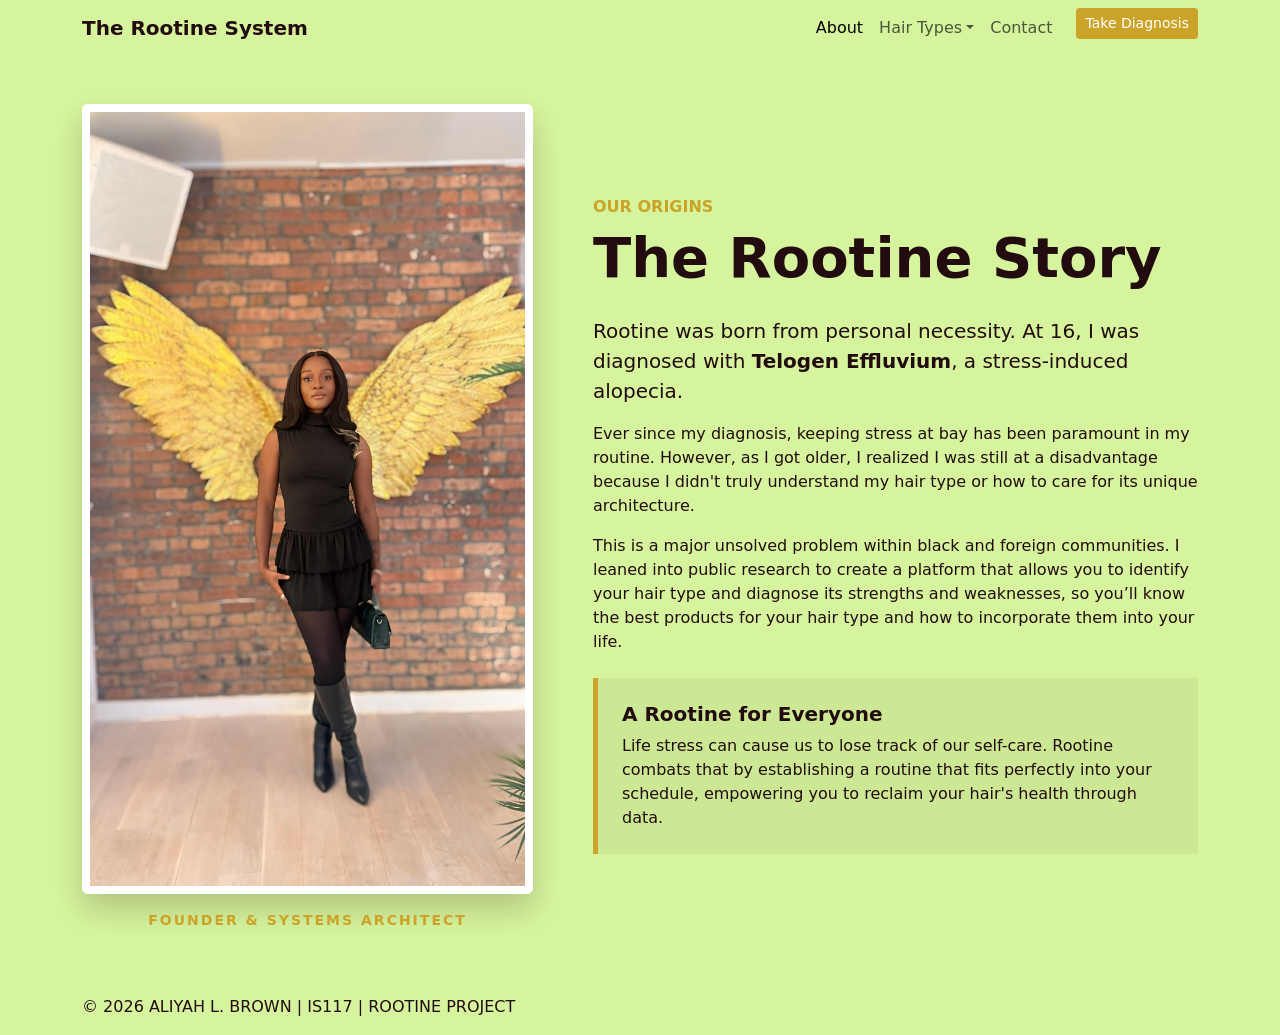
==== about.html @ a0c5d34f "Fix HTML structure and formatting in about.html" ====
<!doctype html>
<html lang="en">
<head>
    <meta charset="utf-8">
    <meta name="viewport" content="width=device-width, initial-scale=1">
    <title>About Us | The Rootine System</title>

    <link href="https://cdn.jsdelivr.net/npm/bootstrap@5.3.3/dist/css/bootstrap.min.css" rel="stylesheet">
    <link href="css/style.css" rel="stylesheet">
    
    <style>
        body { background-color: #D6F49D; color: #230C0F; }
        
        .about-header { color: #CBA328; font-weight: 700; } 
        
        .mission-box {
            background-color: rgba(35, 12, 15, 0.05); 
            border-left: 5px solid #CBA328; 
        }

        .founder-img {
            border: 8px solid white;
            box-shadow: 0 15px 30px rgba(35, 12, 15, 0.2);
            transition: transform 0.4s ease;
        }
        
        .founder-img:hover {
            transform: translateY(-10px);
        }
    </style>
</head>
<body>

<nav class="navbar navbar-expand-lg">
    <div class="container">
        <a class="navbar-brand fw-bold" href="ROOTINE_PROJECT.HTML" style="color: #230C0F;">The Rootine System</a>
        <button class="navbar-toggler" type="button" data-bs-toggle="collapse" data-bs-target="#rootineNav">
            <span class="navbar-toggler-icon"></span>
        </button>
        <div class="collapse navbar-collapse" id="rootineNav">
            <ul class="navbar-nav ms-auto">
                <li class="nav-item"><a class="nav-link active" href="about.html">About</a></li>
                <li class="nav-item dropdown">
                    <a class="nav-link dropdown-toggle" href="#" data-bs-toggle="dropdown">Hair Types</a>
                    <ul class="dropdown-menu">
                        <li><a class="dropdown-item" href="type-2.html">Type 2 (Wavy)</a></li>
                        <li><a class="dropdown-item" href="type-3.html">Type 3 (Curly)</a></li>
                        <li><a class="dropdown-item" href="type-4.html">Type 4 (Coily)</a></li>
                    </ul>
                </li>
                <li class="nav-item"><a class="nav-link" href="contact.html">Contact</a></li>
                <li class="nav-item ms-lg-3">
                    <a class="btn btn-sm text-white" href="diagnosis.html" style="background-color: #CBA328;">Take Diagnosis</a>
                </li>
            </ul>
        </div>
    </div>
</nav>

<div class="container my-5">
    <div class="row align-items-center">
        
        <div class="col-md-5 mb-5 mb-md-0">
            <img src="./images/founder.jpg" class="img-fluid rounded founder-img" alt="Aliyah L. Brown, an image of founder">
            <p class="mt-3 text-center small fw-bold" style="color: #CBA328; text-transform: uppercase; letter-spacing: 2px;">Founder & Systems Architect</p>
        </div>

        <div class="col-md-7 ps-md-5">
            <h6 class="text-uppercase fw-bold mb-2" style="color: #CBA328;">Our Origins</h6>
            <h1 class="display-4 fw-bold mb-4">The Rootine Story</h1>
            
            <p class="lead fw-normal">Rootine was born from personal necessity. At 16, I was diagnosed with <strong>Telogen Effluvium</strong>, a stress-induced alopecia.</p>
            
            <p>Ever since my diagnosis, keeping stress at bay has been paramount in my routine. However, as I got older, I realized I was still at a disadvantage because I didn't truly understand my hair type or how to care for its unique architecture.</p>

            <p>This is a major unsolved problem within black and foreign communities. I leaned into public research to create a platform that allows you to identify your hair type and diagnose its strengths and weaknesses, so you’ll know the best products for your hair type and how to incorporate them into your life.</p>

            <div class="mission-box p-4 mt-4">
                <h5 class="fw-bold">A Rootine for Everyone</h5>
                <p class="mb-0">Life stress can cause us to lose track of our self-care. Rootine combats that by establishing a routine that fits perfectly into your schedule, empowering you to reclaim your hair's health through data.</p>
            </div>
        </div>
    </div>
</div>

<footer class="footer">
    <div class="container">
        <p class="footer-text">
            &copy; 2026 ALIYAH L. BROWN | IS117 | ROOTINE PROJECT
        </p>
    </div>
</footer>

<script src="https://cdn.jsdelivr.net/npm/bootstrap@5.3.3/dist/js/bootstrap.bundle.min.js"></script>
</body>
</html>
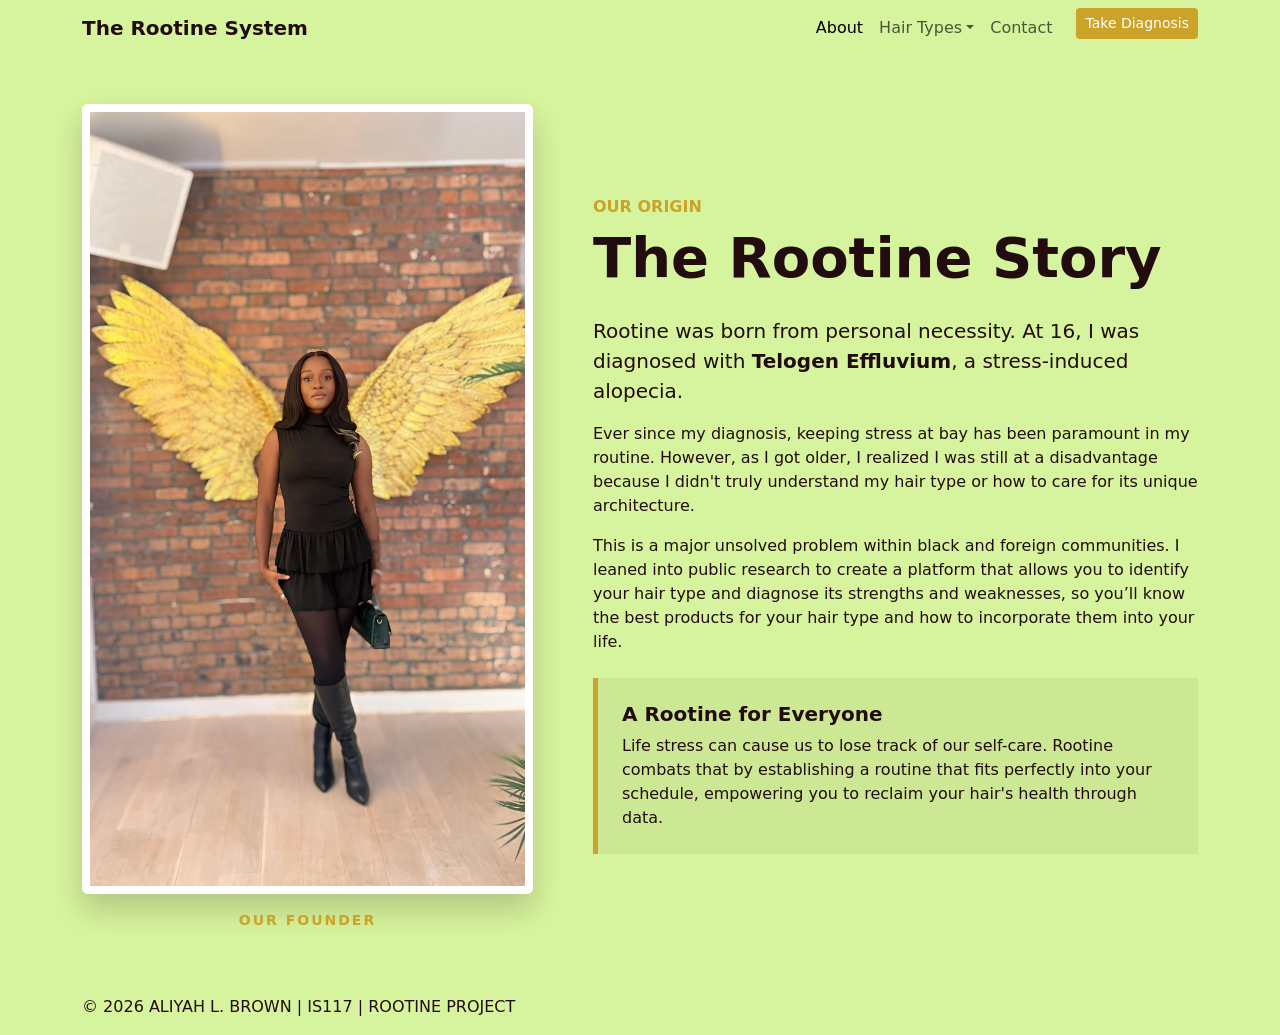
==== commit 2e46c03f: "Correct founder title and section heading Updated founder's title and origin section." ====
--- a/about.html
+++ b/about.html
@@ -62,11 +62,11 @@
         
         <div class="col-md-5 mb-5 mb-md-0">
             <img src="./images/founder.jpg" class="img-fluid rounded founder-img" alt="Aliyah L. Brown, an image of founder">
-            <p class="mt-3 text-center small fw-bold" style="color: #CBA328; text-transform: uppercase; letter-spacing: 2px;">Founder & Systems Architect</p>
+            <p class="mt-3 text-center small fw-bold" style="color: #CBA328; text-transform: uppercase; letter-spacing: 2px;">Our Founder</p>
         </div>
 
         <div class="col-md-7 ps-md-5">
-            <h6 class="text-uppercase fw-bold mb-2" style="color: #CBA328;">Our Origins</h6>
+            <h6 class="text-uppercase fw-bold mb-2" style="color: #CBA328;">Our Origin</h6>
             <h1 class="display-4 fw-bold mb-4">The Rootine Story</h1>
             
             <p class="lead fw-normal">Rootine was born from personal necessity. At 16, I was diagnosed with <strong>Telogen Effluvium</strong>, a stress-induced alopecia.</p>
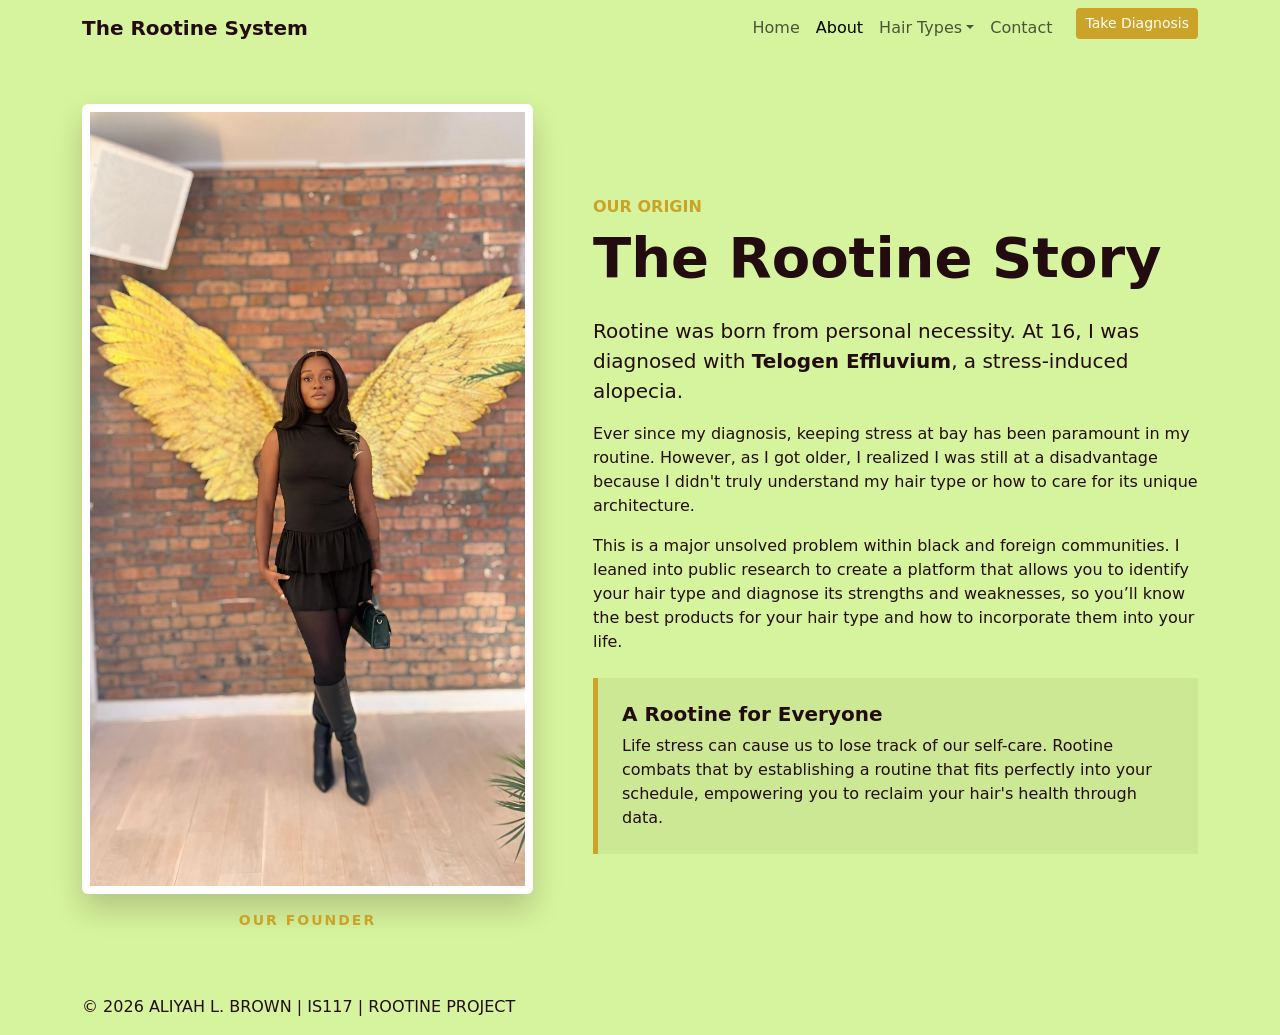
==== commit d485cc8b: "Fix HTML formatting issues in about.html" ====
--- a/about.html
+++ b/about.html
@@ -33,12 +33,13 @@
 
 <nav class="navbar navbar-expand-lg">
     <div class="container">
-        <a class="navbar-brand fw-bold" href="ROOTINE_PROJECT.HTML" style="color: #230C0F;">The Rootine System</a>
+        <a class="navbar-brand fw-bold" href="index.HTML" style="color: #230C0F;">The Rootine System</a>
         <button class="navbar-toggler" type="button" data-bs-toggle="collapse" data-bs-target="#rootineNav">
             <span class="navbar-toggler-icon"></span>
         </button>
         <div class="collapse navbar-collapse" id="rootineNav">
             <ul class="navbar-nav ms-auto">
+                <li class="nav-item"><a class="nav-link" href="about.html">Home</a></li>
                 <li class="nav-item"><a class="nav-link active" href="about.html">About</a></li>
                 <li class="nav-item dropdown">
                     <a class="nav-link dropdown-toggle" href="#" data-bs-toggle="dropdown">Hair Types</a>
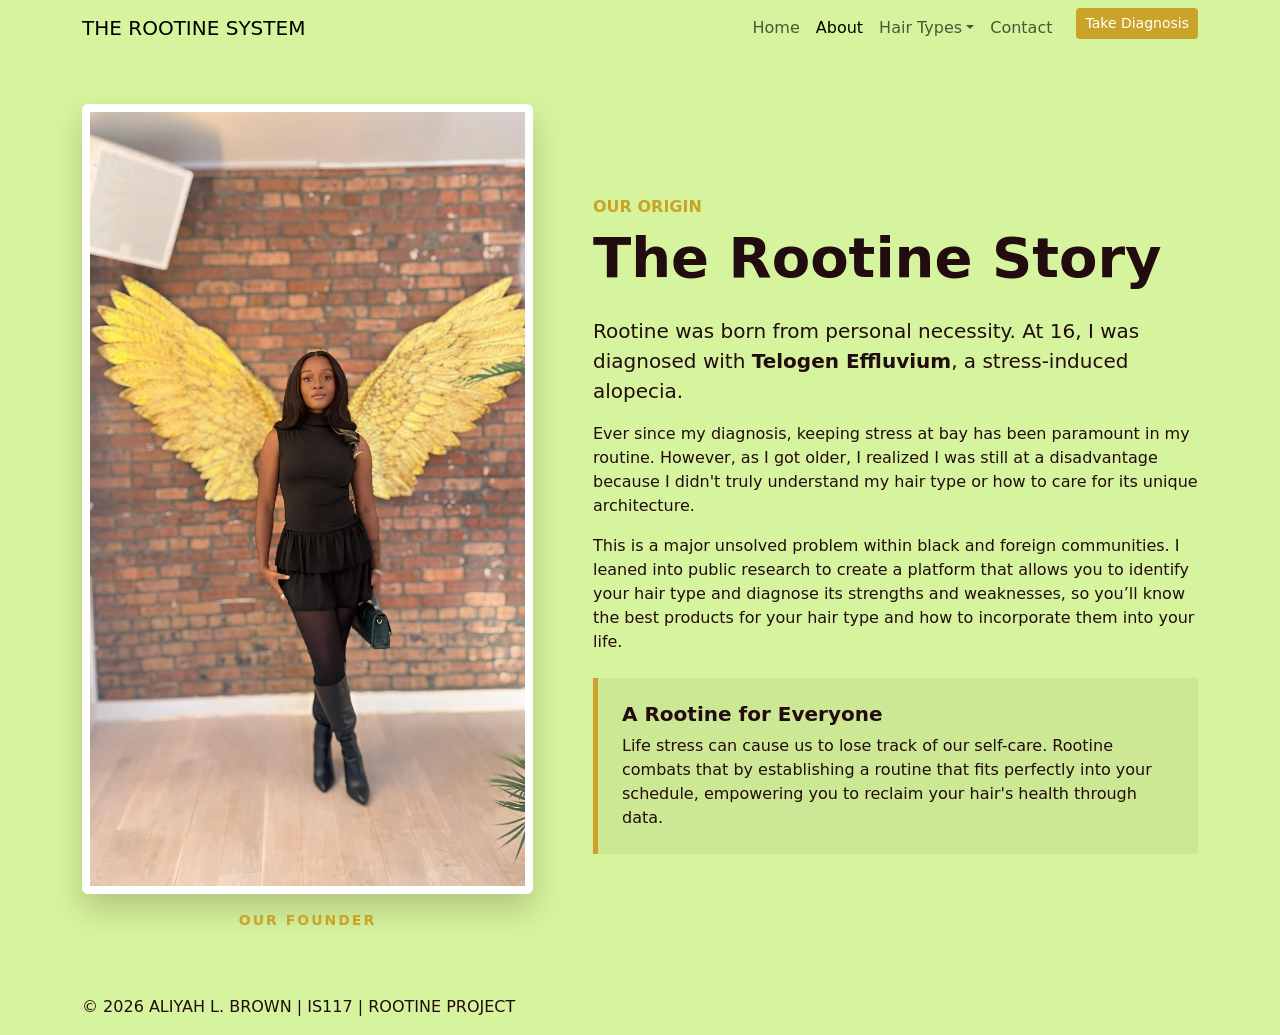
==== commit 894a9e40: "Fix HTML formatting and update navbar branding" ====
--- a/about.html
+++ b/about.html
@@ -33,13 +33,15 @@
 
 <nav class="navbar navbar-expand-lg">
     <div class="container">
-        <a class="navbar-brand fw-bold" href="index.HTML" style="color: #230C0F;">The Rootine System</a>
+        <a class="navbar-brand" href="index.html">
+            THE <span class="highlight">ROOTINE</span> SYSTEM
+        </a>
         <button class="navbar-toggler" type="button" data-bs-toggle="collapse" data-bs-target="#rootineNav">
             <span class="navbar-toggler-icon"></span>
         </button>
         <div class="collapse navbar-collapse" id="rootineNav">
             <ul class="navbar-nav ms-auto">
-                <li class="nav-item"><a class="nav-link" href="about.html">Home</a></li>
+                <li class="nav-item"><a class="nav-link" href="index.html">Home</a></li>
                 <li class="nav-item"><a class="nav-link active" href="about.html">About</a></li>
                 <li class="nav-item dropdown">
                     <a class="nav-link dropdown-toggle" href="#" data-bs-toggle="dropdown">Hair Types</a>
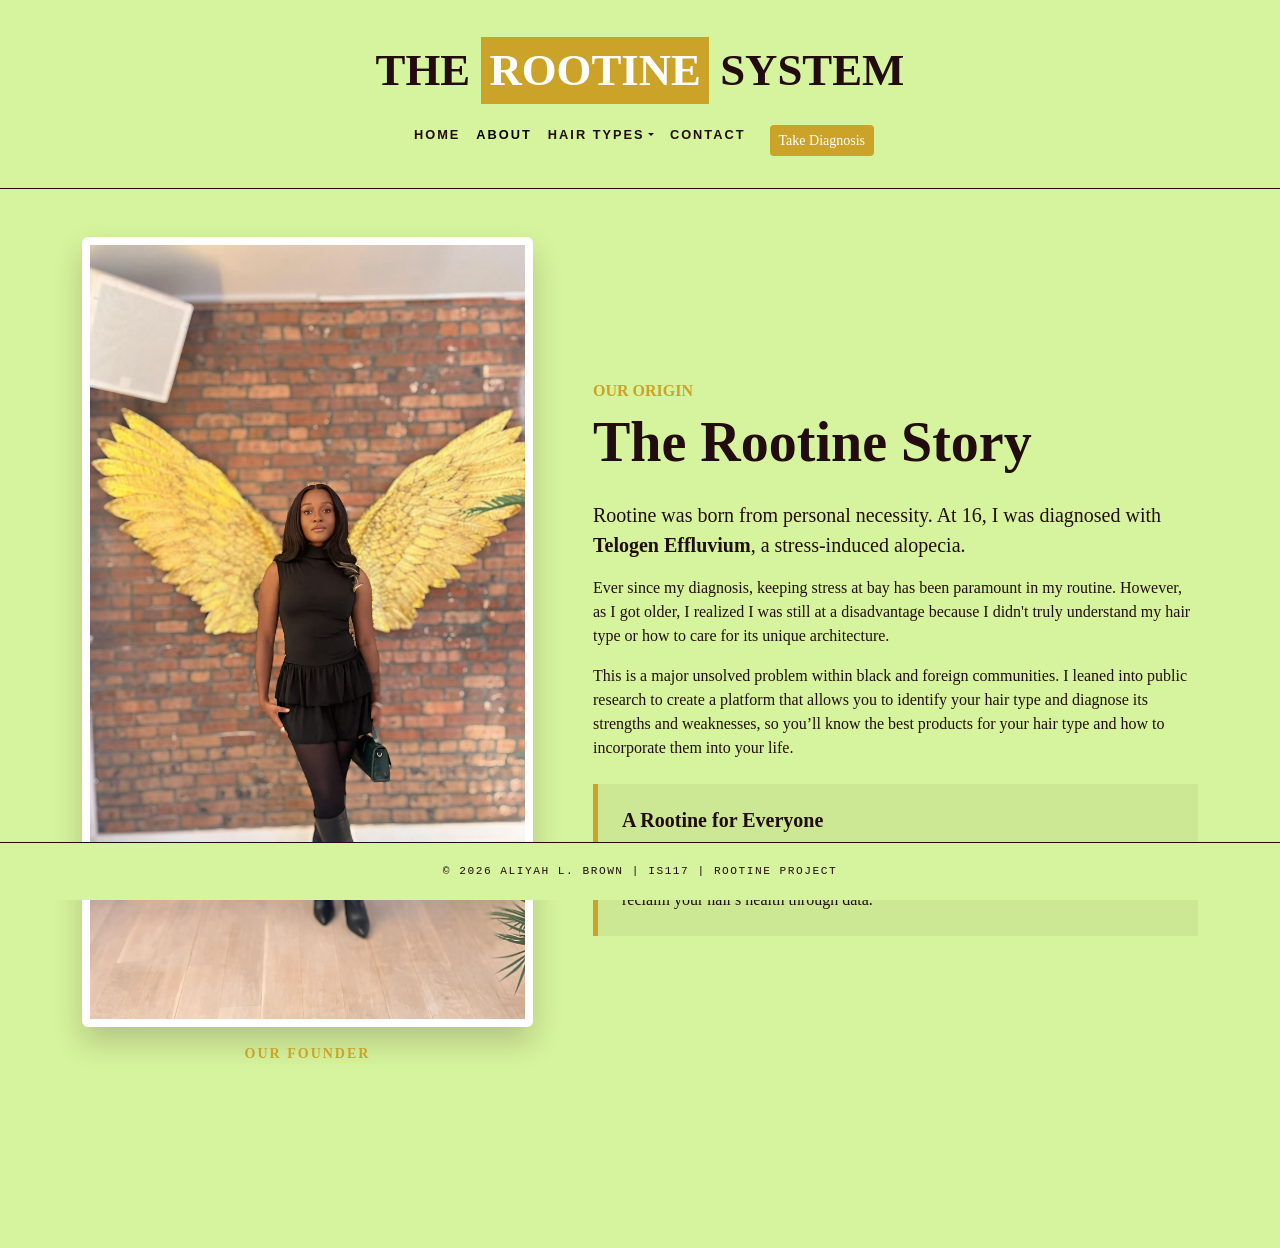
==== commit e01649f0: "Update stylesheet link and fix HTML formatting" ====
--- a/about.html
+++ b/about.html
@@ -6,7 +6,7 @@
     <title>About Us | The Rootine System</title>
 
     <link href="https://cdn.jsdelivr.net/npm/bootstrap@5.3.3/dist/css/bootstrap.min.css" rel="stylesheet">
-    <link href="css/style.css" rel="stylesheet">
+    <link href="./Styles/main.css" rel="stylesheet">
     
     <style>
         body { background-color: #D6F49D; color: #230C0F; }
--- a/Styles/main.css
+++ b/Styles/main.css
@@ -0,0 +1,110 @@
+:root {
+    --lime:   #D6F49D;  /* Main Background */
+    --coffee: #230C0F;  /* Primary Text & Borders */
+    --bronze: #CBA328;  /* Action Color */
+}
+
+body {
+    background-color: var(--lime); 
+    font-family: 'Playfair Display', serif; 
+    color: var(--coffee);
+    margin: 0;
+    padding-bottom: 120px; 
+}
+
+/* ── CENTERED NAVIGATION ── */
+.navbar {
+    background-color: transparent;
+    border-bottom: 1.5px solid var(--coffee);
+    padding: 2rem 0;
+}
+.highlight {
+    background-color: var(--bronze);
+    color: white; 
+    padding: 0 8px;
+    display: inline-block;
+}
+.navbar .container {
+    display: flex;
+    flex-direction: column;
+    align-items: center;
+    text-align: center;
+}
+
+.navbar-brand {
+    font-family: 'Playfair Display', serif;
+    color: #230C0F;
+    font-size: 2.8rem;
+    font-weight: 700;
+    margin: 0 0 1rem 0;
+}
+
+.navbar-nav {
+    justify-content: center;
+    width: 100%;
+}
+
+.nav-link {
+    font-family: 'Montserrat', sans-serif;
+    text-transform: uppercase;
+    letter-spacing: 2px;
+    font-size: 0.8rem;
+    font-weight: 600;
+    color: var(--coffee);
+    padding: 0 15px; 
+}
+
+.dropdown-menu {
+    background-color: white;
+    border: 1px solid var(--coffee);
+}
+
+/* ── HOME HERO ── */
+.home-hero {
+    padding: 60px 20px;
+    margin-bottom: 40px;
+    text-align: center;
+}
+
+/* ── BOOTSTRAP CARDS ── */
+.curl-card {
+    border: 1.5px solid var(--coffee);
+    border-radius: 0;
+    background-color: transparent;
+    transition: transform 0.4s ease, background-color 0.4s ease;
+    cursor: pointer;
+}
+
+.curl-card:hover {
+    background-color: rgba(255, 255, 255, 0.5);
+    transform: translateY(-10px);
+}
+
+.curl-card img {
+    filter: grayscale(30%);
+    transition: 0.4s;
+}
+
+.curl-card:hover img {
+    filter: grayscale(0%);
+}
+
+/* ── STICKY FOOTER ── */
+.footer {
+    position: fixed;
+    bottom: 0;
+    width: 100%;
+    background-color: var(--lime);
+    border-top: 1.5px solid #230C0F; 
+    padding: 20px 0;
+    text-align: center;
+}
+
+.footer-text {
+    font-family: 'DM Mono', monospace;
+    font-size: 0.7rem;
+    text-transform: uppercase;
+    letter-spacing: 1.5px;
+    color: var(--coffee);
+    margin: 0;
+}
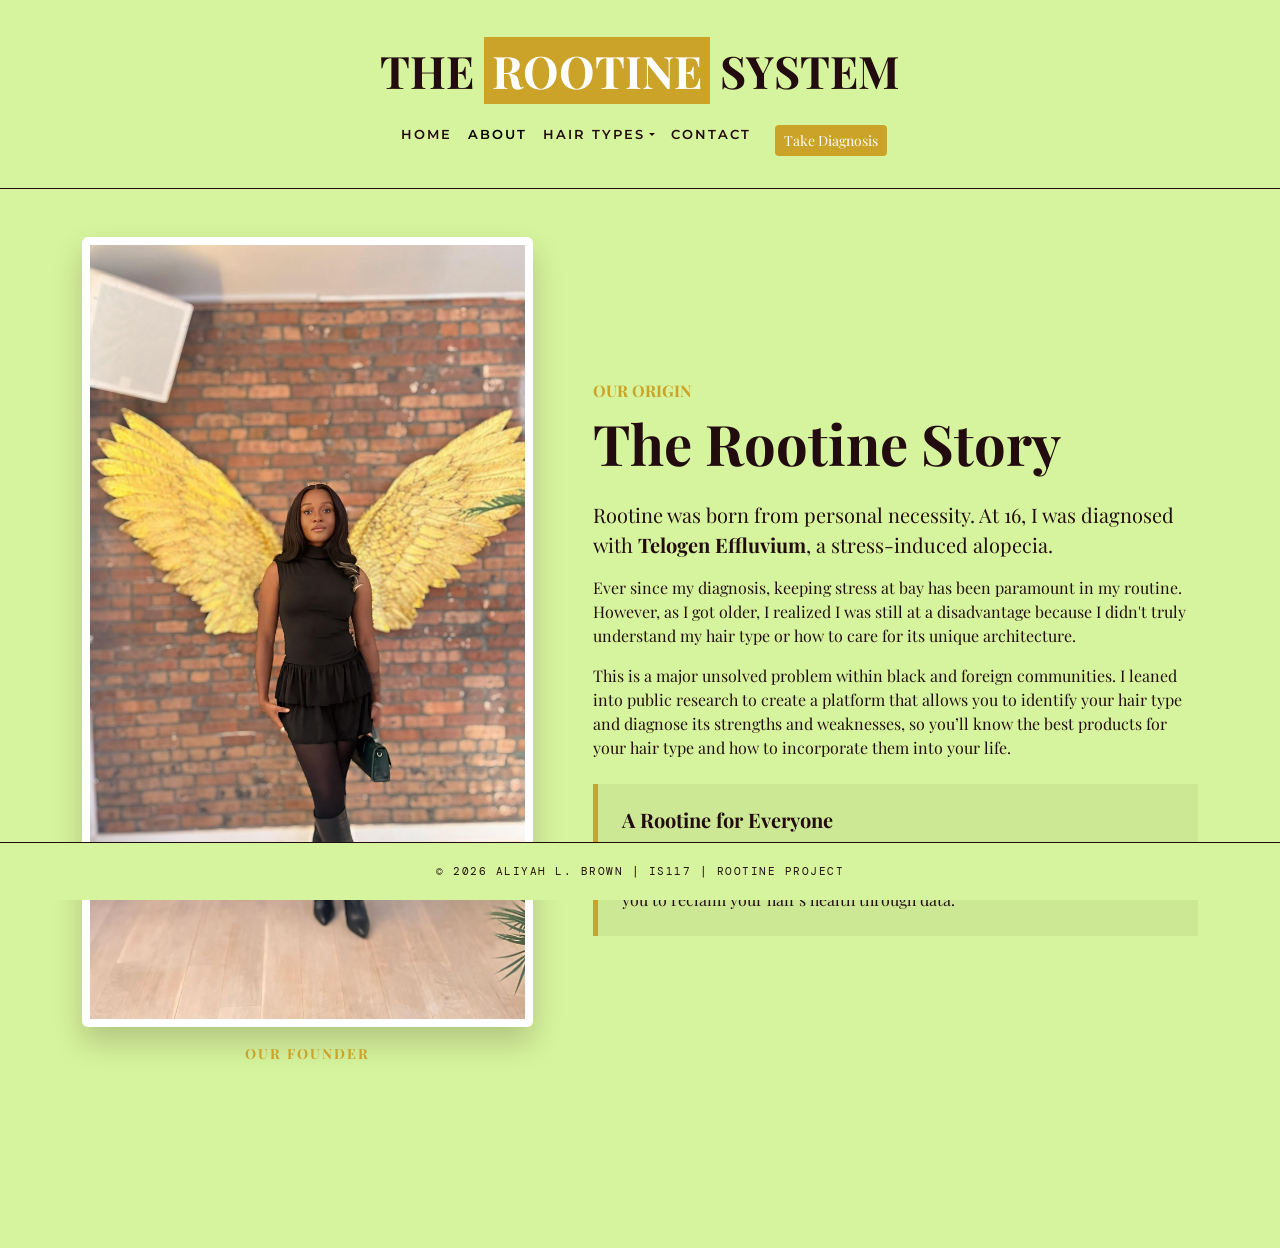
==== commit 2801cd45: "Include Google Fonts for styling enhancements Added Google Fonts for improved typography." ====
--- a/about.html
+++ b/about.html
@@ -6,6 +6,7 @@
     <title>About Us | The Rootine System</title>
 
     <link href="https://cdn.jsdelivr.net/npm/bootstrap@5.3.3/dist/css/bootstrap.min.css" rel="stylesheet">
+    <link href="https://fonts.googleapis.com/css2?family=Playfair+Display:wght@700&family=Montserrat:wght@600&family=DM+Mono&display=swap" rel="stylesheet">
     <link href="./Styles/main.css" rel="stylesheet">
     
     <style>
